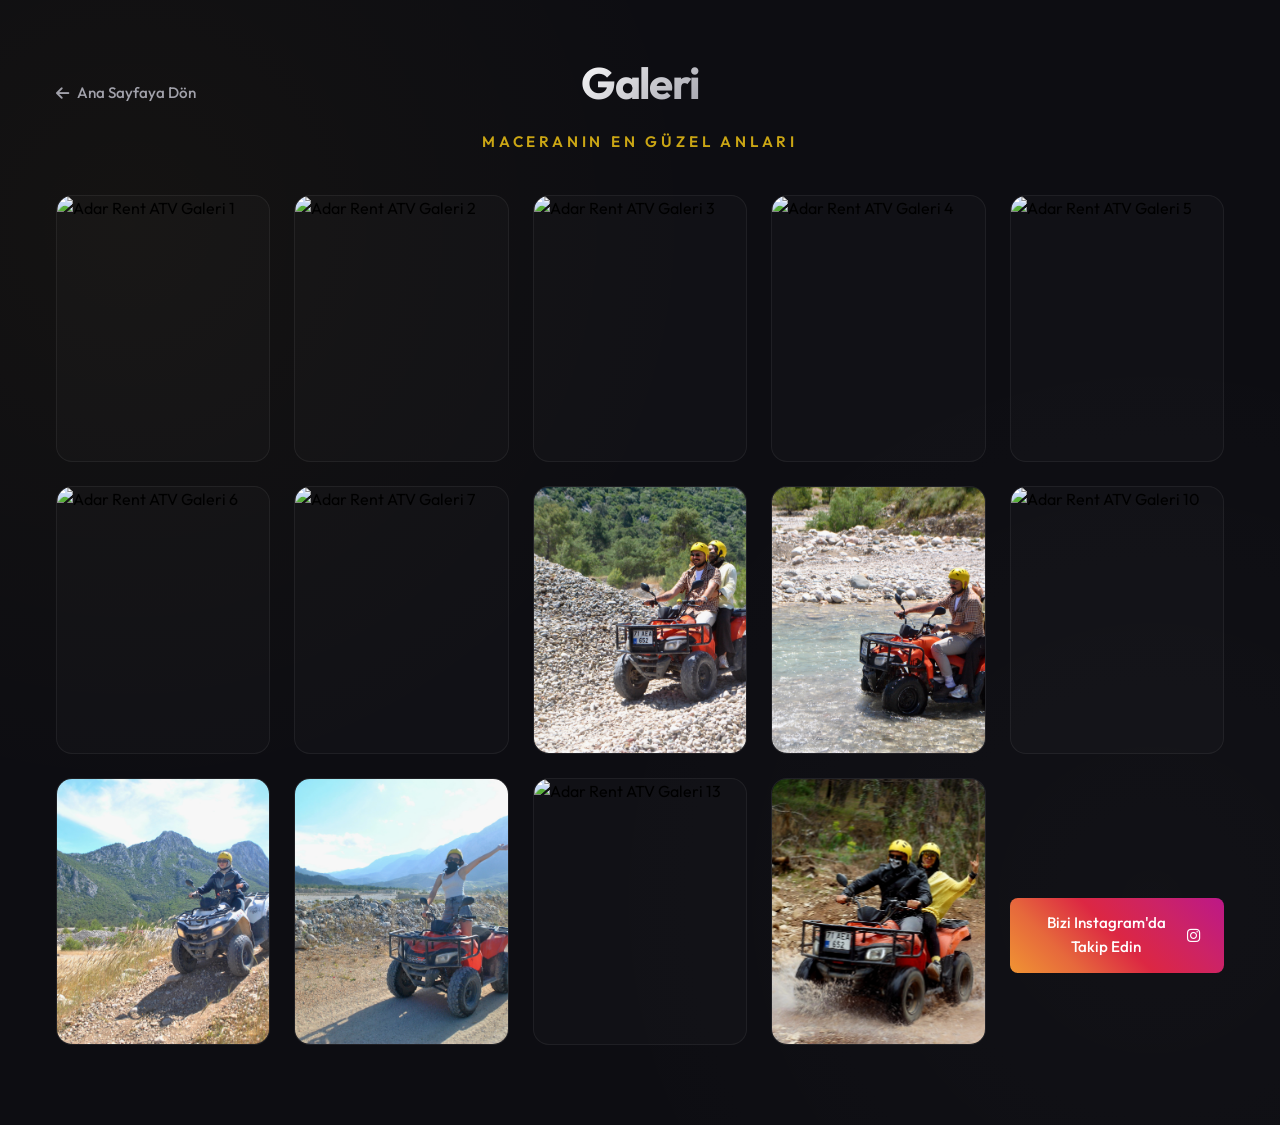
==== galeri.html @ 954a325f "Initial commit with optimized images and security" ====
<!DOCTYPE html>
<html lang="tr">
<head>
    <meta charset="UTF-8">
    <meta name="viewport" content="width=device-width, initial-scale=1.0">
    <title>Galeri - ADAR RENT ATV</title>
    
    <!-- Google Fonts: Outfit -->
    <link rel="preconnect" href="https://fonts.googleapis.com">
    <link rel="preconnect" href="https://fonts.gstatic.com" crossorigin>
    <link href="https://fonts.googleapis.com/css2?family=Outfit:wght@400;500;600;700&display=swap" rel="stylesheet">
    
    <!-- Font Awesome for Icons -->
    <link rel="stylesheet" href="https://cdnjs.cloudflare.com/ajax/libs/font-awesome/6.4.0/css/all.min.css">
    
    <!-- Ana Stiller -->
    <link rel="stylesheet" href="css/style.css">
</head>
<body>
    <div class="container gallery-page-container">
        <header class="header gallery-header">
            <a href="index.html" class="back-link">
                <i class="fa-solid fa-arrow-left"></i> Ana Sayfaya Dön
            </a>
            <h1 class="title">Galeri</h1>
            <p class="subtitle">Maceranın En Güzel Anları</p>
        </header>

        <main class="gallery-masonry">
            <div class="masonry-item rounded-lg">
                <img src="img/atv.jpeg" alt="Adar Rent ATV Galeri 1" width="800" height="1066" loading="lazy" decoding="async">
            </div>
            <div class="masonry-item rounded-lg">
                <img src="img/at2.jpeg" alt="Adar Rent ATV Galeri 2" width="800" height="1066" loading="lazy" decoding="async">
            </div>
            <div class="masonry-item rounded-lg">
                <img src="img/a3.jpeg" alt="Adar Rent ATV Galeri 3" width="800" height="1066" loading="lazy" decoding="async">
            </div>
            <div class="masonry-item rounded-lg">
                <img src="img/4.jpeg" alt="Adar Rent ATV Galeri 4" width="800" height="1066" loading="lazy" decoding="async">
            </div>
            <div class="masonry-item rounded-lg">
                <img src="img/20260715_164911.jpg.jpeg" alt="Adar Rent ATV Galeri 5" width="800" height="1066" loading="lazy" decoding="async">
            </div>
            <div class="masonry-item rounded-lg">
                <img src="img/DSC_0048.JPG.jpeg" alt="Adar Rent ATV Galeri 6" width="800" height="1066" loading="lazy" decoding="async">
            </div>
            <div class="masonry-item rounded-lg">
                <img src="img/DSC_0164.JPG.jpeg" alt="Adar Rent ATV Galeri 7" width="800" height="1066" loading="lazy" decoding="async">
            </div>
            <div class="masonry-item rounded-lg">
                <img src="img/DSC_0808.JPG.jpeg" alt="Adar Rent ATV Galeri 8" width="800" height="1066" loading="lazy" decoding="async">
            </div>
            <div class="masonry-item rounded-lg">
                <img src="img/DSC_0854.JPG.jpeg" alt="Adar Rent ATV Galeri 9" width="800" height="1066" loading="lazy" decoding="async">
            </div>
            <div class="masonry-item rounded-lg">
                <img src="img/DSC_0865.JPG.jpeg" alt="Adar Rent ATV Galeri 10" width="800" height="1066" loading="lazy" decoding="async">
            </div>
            <div class="masonry-item rounded-lg">
                <img src="img/DSC_0915.JPG.jpeg" alt="Adar Rent ATV Galeri 11" width="800" height="1066" loading="lazy" decoding="async">
            </div>
            <div class="masonry-item rounded-lg">
                <img src="img/DSC_1005.JPG.jpeg" alt="Adar Rent ATV Galeri 12" width="800" height="1066" loading="lazy" decoding="async">
            </div>
            <div class="masonry-item rounded-lg">
                <img src="img/DSC_1105.JPG.jpeg" alt="Adar Rent ATV Galeri 13" width="800" height="1066" loading="lazy" decoding="async">
            </div>
            <div class="masonry-item rounded-lg">
                <img src="img/IMG-20260318-WA0038(1).jpg.jpeg" alt="Adar Rent ATV Galeri 14" width="800" height="1066" loading="lazy" decoding="async">
            </div>
            
            <div class="gallery-actions" style="margin-top: 3rem; text-align: center;">
                <a href="https://instagram.com" target="_blank" rel="noopener noreferrer" class="btn-instagram">
                    Bizi Instagram'da Takip Edin <i class="fa-brands fa-instagram"></i>
                </a>
            </div>
        </main>
    </div>
    
    <script src="js/security.js"></script>
</body>
</html>
---- css/style.css ----
/* CSS Reset & Font Setup */
:root {
    --bg-color: #0d0d12;
    --card-bg: rgba(255, 255, 255, 0.02);
    --card-hover: rgba(255, 255, 255, 0.05);
    --primary-color: #facc15; /* Vibrant yellow/gold suitable for ATV context */
    --text-main: #ffffff;
    --text-muted: #a1a1aa;
    --border-color: rgba(255, 255, 255, 0.06);
    --border-hover: rgba(250, 204, 21, 0.4);
}

* {
    margin: 0;
    padding: 0;
    box-sizing: border-box;
    font-family: 'Outfit', sans-serif;
    -webkit-font-smoothing: antialiased;
    -moz-osx-font-smoothing: grayscale;
}

body {
    background-color: var(--bg-color);
    background-image: 
        radial-gradient(circle at 10% 20%, rgba(250, 204, 21, 0.03) 0%, transparent 40%),
        radial-gradient(circle at 90% 80%, rgba(255, 255, 255, 0.02) 0%, transparent 40%);
    color: var(--text-main);
    min-height: 100vh;
    display: flex;
    justify-content: center;
    align-items: center;
    padding: 2rem 1rem;
}

.container {
    width: 100%;
    max-width: 540px;
    display: flex;
    flex-direction: column;
    gap: 3.5rem;
    animation: fadeIn 1s ease-out;
}

@keyframes fadeIn {
    from { opacity: 0; transform: translateY(20px); }
    to { opacity: 1; transform: translateY(0); }
}

@keyframes slideUp {
    from { opacity: 0; transform: translateY(30px); }
    to { opacity: 1; transform: translateY(0); }
}

/* Header Styles */
.header {
    text-align: center;
    display: flex;
    flex-direction: column;
    align-items: center;
}

.brand-logo {
    width: 90px;
    height: 90px;
    border-radius: 50%;
    object-fit: cover;
    margin-bottom: 1.25rem;
    box-shadow: 0 5px 25px rgba(250, 204, 21, 0.15);
    border: 2px solid rgba(250, 204, 21, 0.3);
}

.title {
    font-size: 2.75rem;
    font-weight: 700;
    margin-bottom: 0.75rem;
    background: linear-gradient(135deg, #ffffff 0%, #a1a1aa 100%);
    -webkit-background-clip: text;
    background-clip: text;
    -webkit-text-fill-color: transparent;
    color: transparent;
    letter-spacing: -0.03em;
}

.subtitle {
    color: var(--primary-color);
    font-size: 0.95rem;
    font-weight: 600;
    text-transform: uppercase;
    letter-spacing: 0.25em;
    opacity: 0.8;
}

/* Services List */
.services {
    display: flex;
    flex-direction: column;
    gap: 1.25rem;
}

button.service-btn {
    width: 100%;
    text-align: left;
    cursor: pointer;
    font-family: inherit;
    display: flex;
    align-items: center;
    padding: 1.5rem;
    background-color: var(--card-bg);
    border: 1px solid var(--border-color);
    border-radius: 24px;
    color: inherit;
    transition: all 0.4s cubic-bezier(0.16, 1, 0.3, 1);
    position: relative;
    overflow: hidden;
    backdrop-filter: blur(12px);
    -webkit-backdrop-filter: blur(12px);
}

.service-btn::before {
    content: '';
    position: absolute;
    top: 0;
    left: -100%;
    width: 50%;
    height: 100%;
    background: linear-gradient(90deg, transparent, rgba(255, 255, 255, 0.04), transparent);
    transition: all 0.6s ease;
    transform: skewX(-20deg);
}

.service-btn:hover {
    background-color: var(--card-hover);
    border-color: var(--border-hover);
    transform: translateY(-4px);
    box-shadow: 0 15px 35px -10px rgba(0, 0, 0, 0.5), 0 0 25px rgba(250, 204, 21, 0.08);
}

.service-btn:hover::before {
    left: 150%;
}

.icon-wrapper {
    width: 64px;
    height: 64px;
    border-radius: 18px;
    background: rgba(250, 204, 21, 0.08);
    display: flex;
    justify-content: center;
    align-items: center;
    margin-right: 1.5rem;
    font-size: 1.75rem;
    color: var(--primary-color);
    transition: all 0.4s cubic-bezier(0.16, 1, 0.3, 1);
    flex-shrink: 0;
}

.service-btn:hover .icon-wrapper {
    background: var(--primary-color);
    color: #000000;
    transform: scale(1.08) rotate(-5deg);
}

.service-content {
    flex-grow: 1;
    display: flex;
    flex-direction: column;
    justify-content: center;
}

.service-content h2 {
    font-size: 1.2rem;
    font-weight: 600;
    margin-bottom: 0.35rem;
    letter-spacing: 0.02em;
    color: #f4f4f5;
    transition: color 0.3s ease;
}

.service-btn:hover .service-content h2 {
    color: #ffffff;
}

.service-content p {
    font-size: 0.85rem;
    color: var(--text-muted);
    font-weight: 500;
    letter-spacing: 0.08em;
}

.arrow {
    color: var(--text-muted);
    font-size: 1.2rem;
    transition: all 0.4s cubic-bezier(0.16, 1, 0.3, 1);
    opacity: 0.4;
    padding-left: 1rem;
}

.service-btn:hover .arrow {
    opacity: 1;
    color: var(--primary-color);
    transform: translateX(6px);
}

.service-btn:nth-child(1) { animation: slideUp 0.6s ease-out 0.1s backwards; }
.service-btn:nth-child(2) { animation: slideUp 0.6s ease-out 0.2s backwards; }
.service-btn:nth-child(3) { animation: slideUp 0.6s ease-out 0.3s backwards; }


/* ------------------------ */
/* Modal Shared Styles */
/* ------------------------ */
.modal-overlay {
    position: fixed;
    top: 0;
    left: 0;
    width: 100%;
    height: 100%;
    background: rgba(0, 0, 0, 0.7);
    backdrop-filter: blur(8px);
    -webkit-backdrop-filter: blur(8px);
    display: flex;
    justify-content: center;
    align-items: center;
    z-index: 100;
    opacity: 0;
    visibility: hidden;
    transition: all 0.4s cubic-bezier(0.16, 1, 0.3, 1);
    padding: 1rem;
}

.modal-overlay.active {
    opacity: 1;
    visibility: visible;
}

.modal-container {
    background-color: #121217;
    border: 1px solid var(--border-color);
    border-radius: 28px;
    width: 100%;
    max-width: 480px;
    position: relative;
    transform: translateY(40px) scale(0.95);
    opacity: 0;
    transition: all 0.5s cubic-bezier(0.16, 1, 0.3, 1);
    box-shadow: 0 25px 50px -12px rgba(0, 0, 0, 0.7);
    display: flex;
    flex-direction: column;
    max-height: 90vh;
    overflow-y: auto;
}

.modal-container::-webkit-scrollbar {
    width: 6px;
}
.modal-container::-webkit-scrollbar-track {
    background: transparent;
}
.modal-container::-webkit-scrollbar-thumb {
    background: rgba(255, 255, 255, 0.1);
    border-radius: 10px;
}

.modal-overlay.active .modal-container {
    transform: translateY(0) scale(1);
    opacity: 1;
}

.modal-close {
    position: absolute;
    top: 1.25rem;
    right: 1.25rem;
    width: 36px;
    height: 36px;
    border-radius: 50%;
    background: rgba(255, 255, 255, 0.05);
    border: none;
    color: var(--text-muted);
    font-size: 1.2rem;
    cursor: pointer;
    display: flex;
    justify-content: center;
    align-items: center;
    transition: all 0.3s ease;
    z-index: 2;
}

.modal-close:hover {
    background: rgba(255, 255, 255, 0.1);
    color: #fff;
    transform: rotate(90deg);
}

#closeBookingModal:hover {
    transform: translateX(-3px); 
}

.modal-header {
    padding: 2.5rem 2rem 1.5rem;
    text-align: center;
    border-bottom: 1px solid rgba(255, 255, 255, 0.03);
}

.modal-icon {
    width: 72px;
    height: 72px;
    border-radius: 20px;
    background: rgba(250, 204, 21, 0.1);
    color: var(--primary-color);
    font-size: 2rem;
    display: flex;
    justify-content: center;
    align-items: center;
    margin: 0 auto 1.5rem;
    box-shadow: 0 0 30px rgba(250, 204, 21, 0.15);
}

.modal-header h2 {
    font-size: 1.5rem;
    font-weight: 700;
    color: #fff;
    margin-bottom: 0.25rem;
}

.modal-subtitle {
    color: var(--primary-color);
    font-size: 0.85rem;
    font-weight: 600;
    letter-spacing: 0.15em;
    opacity: 0.9;
}

.modal-body {
    padding: 1.5rem 2rem;
}

.modal-footer {
    padding: 0 2rem 2.5rem;
}

.btn-primary {
    display: flex;
    justify-content: center;
    align-items: center;
    gap: 0.75rem;
    width: 100%;
    padding: 1.25rem;
    background: var(--primary-color);
    color: #000;
    text-decoration: none;
    border: none;
    border-radius: 16px;
    font-family: inherit;
    font-weight: 700;
    font-size: 1.05rem;
    cursor: pointer;
    transition: all 0.3s ease;
    box-shadow: 0 10px 20px -5px rgba(250, 204, 21, 0.3);
}

.btn-primary:hover:not(:disabled) {
    transform: translateY(-2px);
    box-shadow: 0 15px 25px -5px rgba(250, 204, 21, 0.4);
    background: #fde047;
}

.btn-primary:disabled {
    opacity: 0.7;
    cursor: not-allowed;
    transform: none;
    box-shadow: none;
}

.btn-primary i {
    transition: transform 0.3s ease;
}

.btn-primary:hover i {
    transform: translateX(4px);
}

/* ------------------------ */
/* Service Details Items */
/* ------------------------ */
.detail-list {
    list-style: none;
    display: flex;
    flex-direction: column;
    gap: 1rem;
    margin-bottom: 2rem;
}

.detail-list li {
    display: flex;
    align-items: flex-start;
    gap: 1rem;
    font-size: 0.95rem;
    color: #e4e4e7;
    line-height: 1.5;
}

.detail-list li i {
    color: var(--primary-color);
    font-size: 1.1rem;
    margin-top: 0.2rem;
    width: 20px;
    text-align: center;
    opacity: 0.9;
}

.detail-list li.highlight-text {
    color: #facc15;
    font-weight: 500;
}

.price-box {
    background: rgba(250, 204, 21, 0.05);
    border: 1px solid rgba(250, 204, 21, 0.15);
    border-radius: 16px;
    padding: 1.25rem;
    margin-bottom: 0.5rem;
}

.price-item {
    display: flex;
    justify-content: space-between;
    align-items: center;
    padding: 0.5rem 0;
}

.multi-price .price-item:not(:last-child) {
    border-bottom: 1px dashed rgba(255, 255, 255, 0.1);
    margin-bottom: 0.5rem;
    padding-bottom: 1rem;
}

.price-item span {
    color: var(--text-muted);
    font-size: 0.9rem;
}

.price-item strong {
    color: #fff;
    font-size: 1.25rem;
    font-weight: 700;
}

.single-price .price-item {
    padding: 0;
}

/* ------------------------ */
/* Booking Form Styles */
/* ------------------------ */
.booking-form {
    display: flex;
    flex-direction: column;
    gap: 1.25rem;
}

.form-row {
    display: flex;
    gap: 1rem;
}

.form-row .form-group {
    flex: 1;
}

.form-group {
    display: flex;
    flex-direction: column;
    gap: 0.4rem;
}

.form-group label {
    font-size: 0.85rem;
    color: var(--text-muted);
    font-weight: 500;
    margin-left: 0.2rem;
}

.form-group input,
.form-group select {
    background: rgba(255, 255, 255, 0.03);
    border: 1px solid var(--border-color);
    border-radius: 12px;
    padding: 0.85rem 1rem;
    color: #fff;
    font-family: inherit;
    font-size: 0.95rem;
    transition: all 0.3s ease;
    outline: none;
    width: 100%;
}

.form-group select option {
    background: var(--bg-color);
    color: #fff;
}

.form-group input:focus,
.form-group select:focus {
    border-color: var(--primary-color);
    background: rgba(255, 255, 255, 0.06);
    box-shadow: 0 0 0 3px rgba(250, 204, 21, 0.1);
}

.form-group input::placeholder {
    color: rgba(255, 255, 255, 0.2);
}

::-webkit-calendar-picker-indicator {
    filter: invert(1);
    opacity: 0.6;
    cursor: pointer;
    transition: opacity 0.3s ease;
}

::-webkit-calendar-picker-indicator:hover {
    opacity: 1;
}

/* ------------------------ */
/* Ana Sayfa Galeri Önizleme */
/* ------------------------ */
.gallery-preview {
    margin-top: 1.5rem;
    display: flex;
    flex-direction: column;
    gap: 1.5rem;
    animation: slideUp 0.8s ease-out 0.4s backwards;
}

.section-title {
    font-size: 1.5rem;
    font-weight: 600;
    color: #fff;
    text-align: center;
    letter-spacing: 0.05em;
    position: relative;
    padding-bottom: 0.75rem;
    margin-bottom: 0.5rem;
}

.section-title::after {
    content: '';
    position: absolute;
    bottom: 0;
    left: 50%;
    transform: translateX(-50%);
    width: 40px;
    height: 3px;
    background: var(--primary-color);
    border-radius: 3px;
}

.gallery-grid-preview {
    display: grid;
    grid-template-columns: repeat(2, 1fr);
    gap: 1rem;
}

/* Tailwind benzeri utility mantığı kullanıldı (rounded-lg vb.) */
.gallery-item-preview {
    position: relative;
    border-radius: 12px;
    overflow: hidden;
    aspect-ratio: 4/3;
    border: 1px solid var(--border-color);
    content-visibility: auto;
}

.gallery-item-preview img {
    width: 100%;
    height: 100%;
    object-fit: cover;
    transition: transform 0.5s cubic-bezier(0.16, 1, 0.3, 1), filter 0.3s ease;
}

.gallery-item-preview:hover img {
    transform: scale(1.1); /* hover:scale */
    filter: brightness(1.1);
}

.gallery-actions {
    display: flex;
    justify-content: center;
    margin-top: 0.5rem;
}

.btn-secondary {
    display: inline-flex;
    align-items: center;
    gap: 0.75rem;
    padding: 0.85rem 1.5rem;
    background: rgba(255, 255, 255, 0.03);
    color: var(--text-muted);
    text-decoration: none;
    border: 1px solid var(--border-color);
    border-radius: 16px;
    font-weight: 600;
    font-size: 0.95rem;
    transition: all 0.3s ease;
}

.btn-secondary:hover {
    background: rgba(255, 255, 255, 0.08);
    color: #fff;
    border-color: rgba(255, 255, 255, 0.15);
    transform: translateY(-2px);
    box-shadow: 0 10px 20px -5px rgba(0, 0, 0, 0.3);
}

/* ------------------------ */
/* Galeri Sayfası (Masonry) */
/* ------------------------ */
.gallery-page-container {
    max-width: 1200px;
    margin: 0 auto;
    gap: 2.5rem;
    align-items: stretch; /* override center for full width */
}

.gallery-header {
    text-align: center;
    position: relative;
    padding-top: 1rem;
}

.back-link {
    position: absolute;
    left: 1rem;
    top: 50%;
    transform: translateY(-50%);
    color: var(--text-muted);
    text-decoration: none;
    display: flex;
    align-items: center;
    gap: 0.5rem;
    font-weight: 500;
    font-size: 0.95rem;
    transition: color 0.3s ease;
}

.back-link:hover {
    color: var(--primary-color);
}

/* Masonry Layout */
.gallery-masonry {
    display: grid;
    grid-template-columns: repeat(auto-fill, minmax(180px, 1fr));
    gap: 1.5rem;
    padding: 0 1rem 3rem;
}

.masonry-item {
    border-radius: 16px; /* rounded-lg */
    overflow: hidden;
    position: relative;
    border: 1px solid var(--border-color);
    background: var(--card-bg);
    display: flex;
    height: 100%;
}

.masonry-item img {
    width: 100%;
    height: 100%;
    display: block;
    object-fit: cover;
    aspect-ratio: 1; /* Kare */
    transition: transform 0.5s cubic-bezier(0.16, 1, 0.3, 1);
}

/* Masonry asimetrik efekti için farklı oranlar */
.masonry-item:nth-child(2n) img {
    aspect-ratio: 4/5;
}
.masonry-item:nth-child(3n) img {
    aspect-ratio: 16/9;
}

.masonry-item:hover img {
    transform: scale(1.08); /* Hover büyüme efekti */
}

/* Hover parlaması */
.masonry-item::before {
    content: '';
    position: absolute;
    top: 0; left: 0; width: 100%; height: 100%;
    background: linear-gradient(to top, rgba(250, 204, 21, 0.2) 0%, transparent 50%);
    z-index: 1;
    pointer-events: none;
    opacity: 0;
    transition: opacity 0.3s ease;
}

.masonry-item:hover::before {
    opacity: 1;
}

/* ------------------------ */
/* Responsive Adjustments   */
/* ------------------------ */
@media (max-width: 480px) {
    .container {
        gap: 2.5rem;
    }

    .title {
        font-size: 2.1rem;
    }
    
    .subtitle {
        font-size: 0.8rem;
    }

    .service-btn {
        padding: 1.25rem;
        border-radius: 20px;
    }
    
    .icon-wrapper {
        width: 54px;
        height: 54px;
        font-size: 1.4rem;
        margin-right: 1.25rem;
        border-radius: 14px;
    }
    
    .service-content h2 {
        font-size: 1.05rem;
    }
    
    .service-content p {
        font-size: 0.75rem;
    }

    /* Mobile Bottom Sheet Modal */
    .modal-container {
        border-radius: 24px;
        margin-top: auto; 
        border-bottom-left-radius: 0;
        border-bottom-right-radius: 0;
        max-width: 100%;
        max-height: 85vh;
        transform: translateY(100%);
    }
    
    .modal-overlay {
        align-items: flex-end;
        padding: 0;
    }
    
    .modal-overlay.active .modal-container {
        transform: translateY(0);
    }
    
    .modal-header {
        padding: 2rem 1.5rem 1.5rem;
    }
    
    .modal-body {
        padding: 1.5rem;
    }
    
    .modal-footer {
        padding: 0 1.5rem 2rem;
    }

    .form-row {
        flex-direction: column;
        gap: 1.25rem;
    }

    /* Mobile Gallery Fixes */
    .gallery-page-container {
        display: block; /* Overrides center flex */
        padding-top: 2rem;
    }
    
    .back-link {
        position: static;
        transform: none;
        justify-content: center;
        margin-bottom: 1.5rem;
    }

    .gallery-masonry {
        grid-template-columns: 1fr; /* 1 column on mobile */
    }
}

/* ------------------------ */
/* Base Settings & Typography */
/* ------------------------ */
html {
    scroll-behavior: smooth;
}

body {
    background-color: var(--bg-color);
    color: var(--text-light);
    line-height: 1.6;
    overflow-x: hidden;
}

/* ------------------------ */
/* Prose (Rich Text) Styles */
/* ------------------------ */
.prose {
    color: #e4e4e7;
    font-size: 0.95rem;
    line-height: 1.6;
    text-align: left;
}

.prose p {
    margin-bottom: 1rem;
}

.prose .lead {
    font-size: 1.05rem;
    font-weight: 500;
    color: #fff;
    margin-bottom: 1.25rem;
}

.prose h3 {
    font-size: 1.1rem;
    font-weight: 600;
    color: var(--primary-color);
    margin-top: 1.5rem;
    margin-bottom: 1rem;
    padding-bottom: 0.5rem;
    border-bottom: 1px solid rgba(255, 255, 255, 0.05);
}

.prose-grid {
    display: grid;
    grid-template-columns: repeat(auto-fit, minmax(180px, 1fr));
    gap: 0.75rem;
    margin-bottom: 0.5rem;
}

.prose-grid .prose-section {
    margin-bottom: 0;
    padding: 0.75rem;
}

.prose-section {
    margin-bottom: 1.25rem;
    background: rgba(255, 255, 255, 0.02);
    padding: 1.25rem;
    border-radius: 12px;
    border: 1px solid rgba(255, 255, 255, 0.03);
}

.prose-section h4 {
    font-size: 0.95rem;
    font-weight: 600;
    color: #fff;
    margin-bottom: 0.75rem;
    letter-spacing: 0.03em;
}

.prose-section p {
    margin-bottom: 0;
    color: var(--text-muted);
}

.prose ul {
    list-style-type: disc;
    padding-left: 1.25rem;
    margin-top: 0.25rem;
    color: var(--text-muted);
}

.prose ul.check-list {
    list-style-type: none;
    padding-left: 0;
}

.prose ul.check-list li {
    position: relative;
    padding-left: 1.2rem;
    margin-bottom: 0.35rem;
}

.prose ul.check-list li::before {
    content: '-';
    position: absolute;
    left: 0;
    color: var(--primary-color);
    font-weight: bold;
}

.prose .price-box {
    margin-top: 0.5rem;
    margin-bottom: 0;
}

.prose .conclusion {
    margin-top: 2rem;
    font-weight: 500;
    color: #fff;
    background: rgba(250, 204, 21, 0.05);
    padding: 1.25rem;
    border-radius: 12px;
    border-left: 4px solid var(--primary-color);
    font-size: 0.95rem;
    align-items: center;
    gap: 0.5rem;
}

.btn-instagram {
    display: inline-flex;
    align-items: center;
    justify-content: center;
    gap: 0.5rem;
    padding: 0.8rem 1.5rem;
    background: linear-gradient(45deg, #f09433 0%, #e6683c 25%, #dc2743 50%, #cc2366 75%, #bc1888 100%);
    color: #fff;
    border: none;
    border-radius: 8px;
    font-size: 0.95rem;
    font-weight: 500;
    cursor: pointer;
    transition: var(--transition);
    text-decoration: none;
}

.btn-instagram:hover {
    transform: translateY(-2px);
    box-shadow: 0 4px 15px rgba(220, 39, 67, 0.4);
    color: #fff;
}

/* ------------------------ */
/* Success Modal */
/* ------------------------ */
.success-container {
    max-width: 400px;
    padding: 2.5rem;
}
.text-center {
    text-align: center;
}
.success-icon-wrap {
    width: 70px;
    height: 70px;
    background: rgba(250, 204, 21, 0.1);
    color: var(--primary-color);
    border-radius: 50%;
    display: flex;
    align-items: center;
    justify-content: center;
    font-size: 2rem;
    margin: 0 auto 1.5rem auto;
}
.success-content h2 {
    font-size: 1.5rem;
    font-weight: 600;
    margin-bottom: 0.75rem;
    color: #fff;
}
.success-content p {
    color: var(--text-muted);
    font-size: 0.95rem;
    line-height: 1.5;
    margin-bottom: 2rem;
}
.success-content .btn-primary {
    width: 100%;
}

/* ------------------------ */
/* Privacy Note & Cookie Banner */
/* ------------------------ */

.privacy-note {
    text-align: center;
    font-size: 0.8rem;
    color: rgba(255, 255, 255, 0.5);
    margin-top: 2rem;
    padding: 1rem;
    background: rgba(255, 255, 255, 0.03);
    border-radius: 12px;
    border: 1px solid rgba(255, 255, 255, 0.05);
}

.privacy-note i {
    color: var(--primary-color);
    margin-right: 0.5rem;
}

.cookie-banner {
    position: fixed;
    bottom: -100%;
    left: 0;
    right: 0;
    background: rgba(15, 23, 42, 0.95);
    backdrop-filter: blur(10px);
    border-top: 1px solid rgba(255, 255, 255, 0.1);
    padding: 1rem 1.5rem;
    display: flex;
    justify-content: space-between;
    align-items: center;
    z-index: 9999;
    transition: bottom 0.5s ease-in-out;
    box-shadow: 0 -10px 30px rgba(0, 0, 0, 0.5);
}

.cookie-banner.active {
    bottom: 0;
}

.cookie-content {
    display: flex;
    align-items: center;
    gap: 1rem;
    flex: 1;
}

.cookie-content i {
    font-size: 1.5rem;
    color: var(--primary-color);
}

.cookie-content p {
    font-size: 0.85rem;
    color: #e2e8f0;
    margin: 0;
    line-height: 1.4;
}

.cookie-banner .btn-primary {
    padding: 0.5rem 1.5rem;
    font-size: 0.9rem;
    white-space: nowrap;
    margin-left: 1rem;
}

@media (max-width: 768px) {
    .cookie-banner {
        flex-direction: column;
        gap: 1rem;
        padding: 1.5rem;
        text-align: center;
    }
    
    .cookie-content {
        flex-direction: column;
        text-align: center;
    }
    
    .cookie-banner .btn-primary {
        margin-left: 0;
        width: 100%;
    }
}

/* ------------------------ */
/* Actions Alignment */
/* ------------------------ */
.gallery-actions {
    display: flex;
    justify-content: center;
    align-items: center;
    gap: 1rem;
    flex-wrap: wrap;
    margin-top: 1.5rem;
}
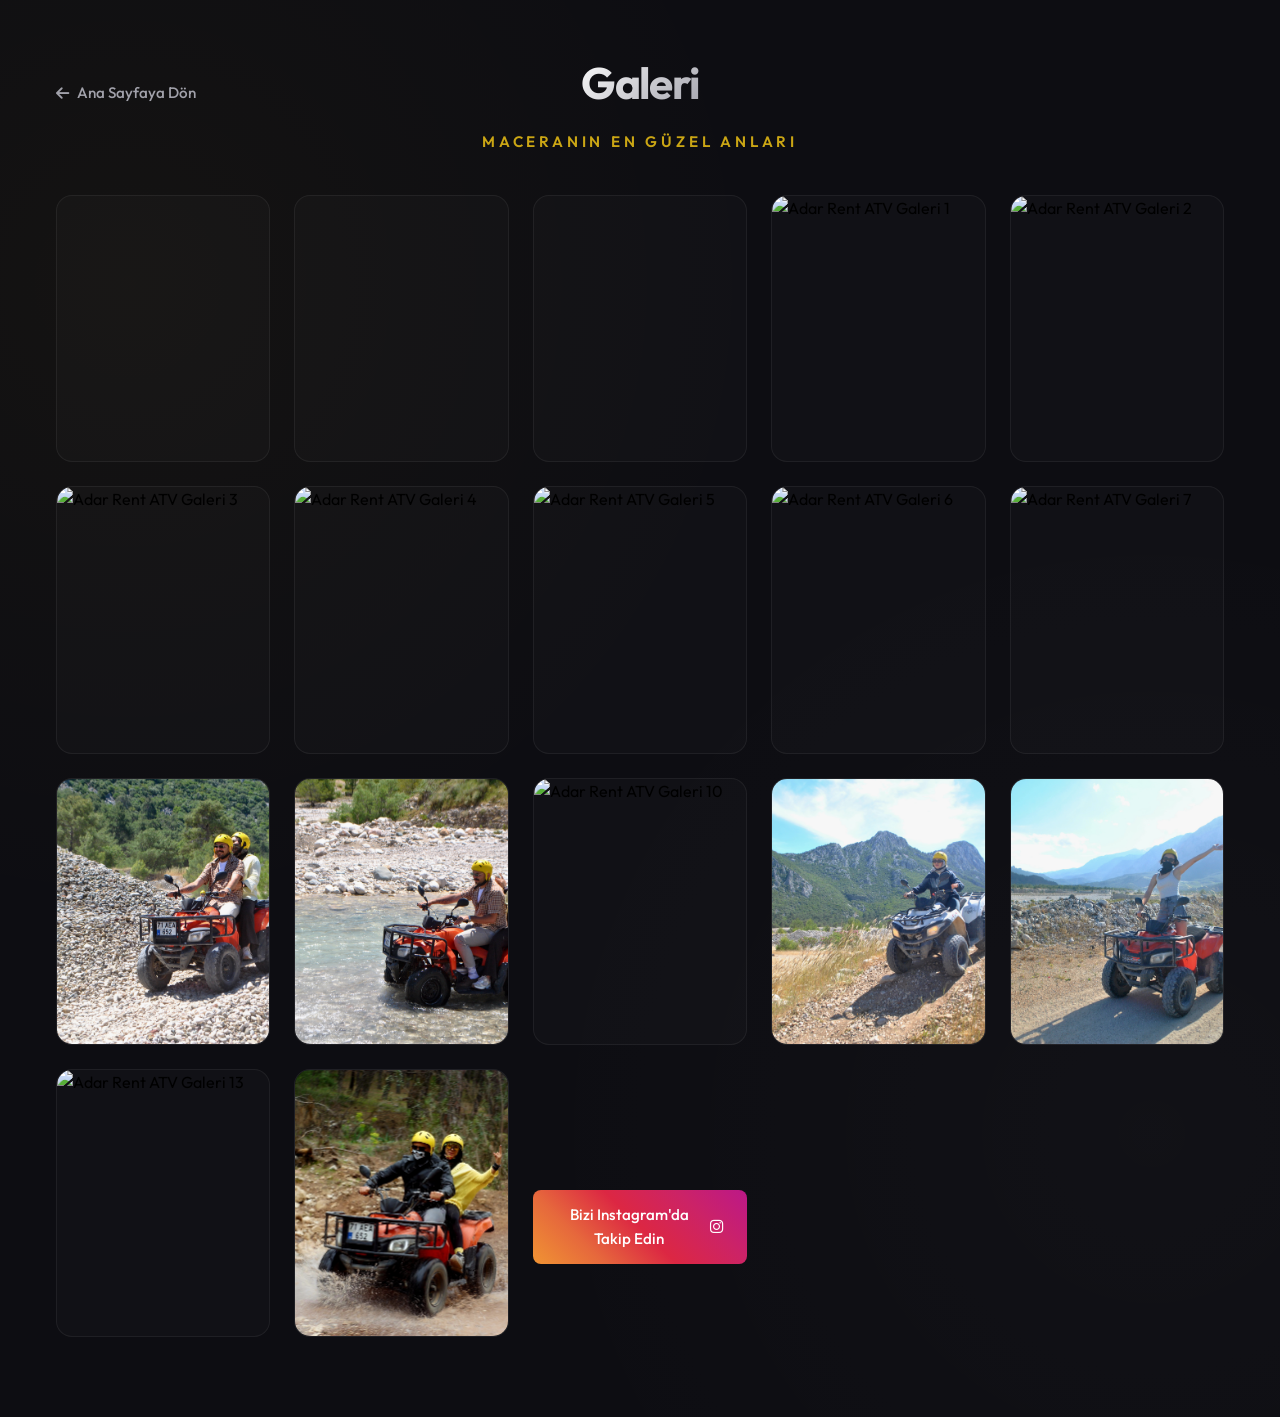
==== commit f13ee323: "videolar eklendi" ====
--- a/galeri.html
+++ b/galeri.html
@@ -27,6 +27,15 @@
         </header>
 
         <main class="gallery-masonry">
+            <div class="masonry-item rounded-lg">
+                <video src="video1/video1.mp4" muted autoplay loop playsinline style="width: 100%; height: 100%; object-fit: cover; cursor: pointer;" onclick="if(this.requestFullscreen) this.requestFullscreen(); else if(this.webkitRequestFullscreen) this.webkitRequestFullscreen();"></video>
+            </div>
+            <div class="masonry-item rounded-lg">
+                <video src="video2/video2.mp4" muted autoplay loop playsinline style="width: 100%; height: 100%; object-fit: cover; cursor: pointer;" onclick="if(this.requestFullscreen) this.requestFullscreen(); else if(this.webkitRequestFullscreen) this.webkitRequestFullscreen();"></video>
+            </div>
+            <div class="masonry-item rounded-lg">
+                <video src="video3/138612.mp4" muted autoplay loop playsinline style="width: 100%; height: 100%; object-fit: cover; cursor: pointer;" onclick="if(this.requestFullscreen) this.requestFullscreen(); else if(this.webkitRequestFullscreen) this.webkitRequestFullscreen();"></video>
+            </div>
             <div class="masonry-item rounded-lg">
                 <img src="img/atv.jpeg" alt="Adar Rent ATV Galeri 1" width="800" height="1066" loading="lazy" decoding="async">
             </div>
--- a/css/style.css
+++ b/css/style.css
@@ -19,6 +19,10 @@
     -moz-osx-font-smoothing: grayscale;
 }
 
+html {
+    scroll-behavior: smooth;
+}
+
 body {
     background-color: var(--bg-color);
     background-image: 
@@ -112,8 +116,6 @@
     transition: all 0.4s cubic-bezier(0.16, 1, 0.3, 1);
     position: relative;
     overflow: hidden;
-    backdrop-filter: blur(12px);
-    -webkit-backdrop-filter: blur(12px);
 }
 
 .service-btn::before {
@@ -215,9 +217,7 @@
     left: 0;
     width: 100%;
     height: 100%;
-    background: rgba(0, 0, 0, 0.7);
-    backdrop-filter: blur(8px);
-    -webkit-backdrop-filter: blur(8px);
+    background: rgba(0, 0, 0, 0.85);
     display: flex;
     justify-content: center;
     align-items: center;
@@ -568,17 +568,18 @@
     overflow: hidden;
     aspect-ratio: 4/3;
     border: 1px solid var(--border-color);
-    content-visibility: auto;
-}
-
-.gallery-item-preview img {
+}
+
+.gallery-item-preview img,
+.gallery-item-preview video {
     width: 100%;
     height: 100%;
     object-fit: cover;
     transition: transform 0.5s cubic-bezier(0.16, 1, 0.3, 1), filter 0.3s ease;
 }
 
-.gallery-item-preview:hover img {
+.gallery-item-preview:hover img,
+.gallery-item-preview:hover video {
     transform: scale(1.1); /* hover:scale */
     filter: brightness(1.1);
 }
@@ -665,7 +666,8 @@
     height: 100%;
 }
 
-.masonry-item img {
+.masonry-item img,
+.masonry-item video {
     width: 100%;
     height: 100%;
     display: block;
@@ -675,14 +677,17 @@
 }
 
 /* Masonry asimetrik efekti için farklı oranlar */
-.masonry-item:nth-child(2n) img {
+.masonry-item:nth-child(2n) img,
+.masonry-item:nth-child(2n) video {
     aspect-ratio: 4/5;
 }
-.masonry-item:nth-child(3n) img {
+.masonry-item:nth-child(3n) img,
+.masonry-item:nth-child(3n) video {
     aspect-ratio: 16/9;
 }
 
-.masonry-item:hover img {
+.masonry-item:hover img,
+.masonry-item:hover video {
     transform: scale(1.08); /* Hover büyüme efekti */
 }
 
@@ -1002,8 +1007,7 @@
     bottom: -100%;
     left: 0;
     right: 0;
-    background: rgba(15, 23, 42, 0.95);
-    backdrop-filter: blur(10px);
+    background: rgba(15, 23, 42, 0.98);
     border-top: 1px solid rgba(255, 255, 255, 0.1);
     padding: 1rem 1.5rem;
     display: flex;
@@ -1042,6 +1046,8 @@
     font-size: 0.9rem;
     white-space: nowrap;
     margin-left: 1rem;
+    width: auto;
+    flex-shrink: 0;
 }
 
 @media (max-width: 768px) {
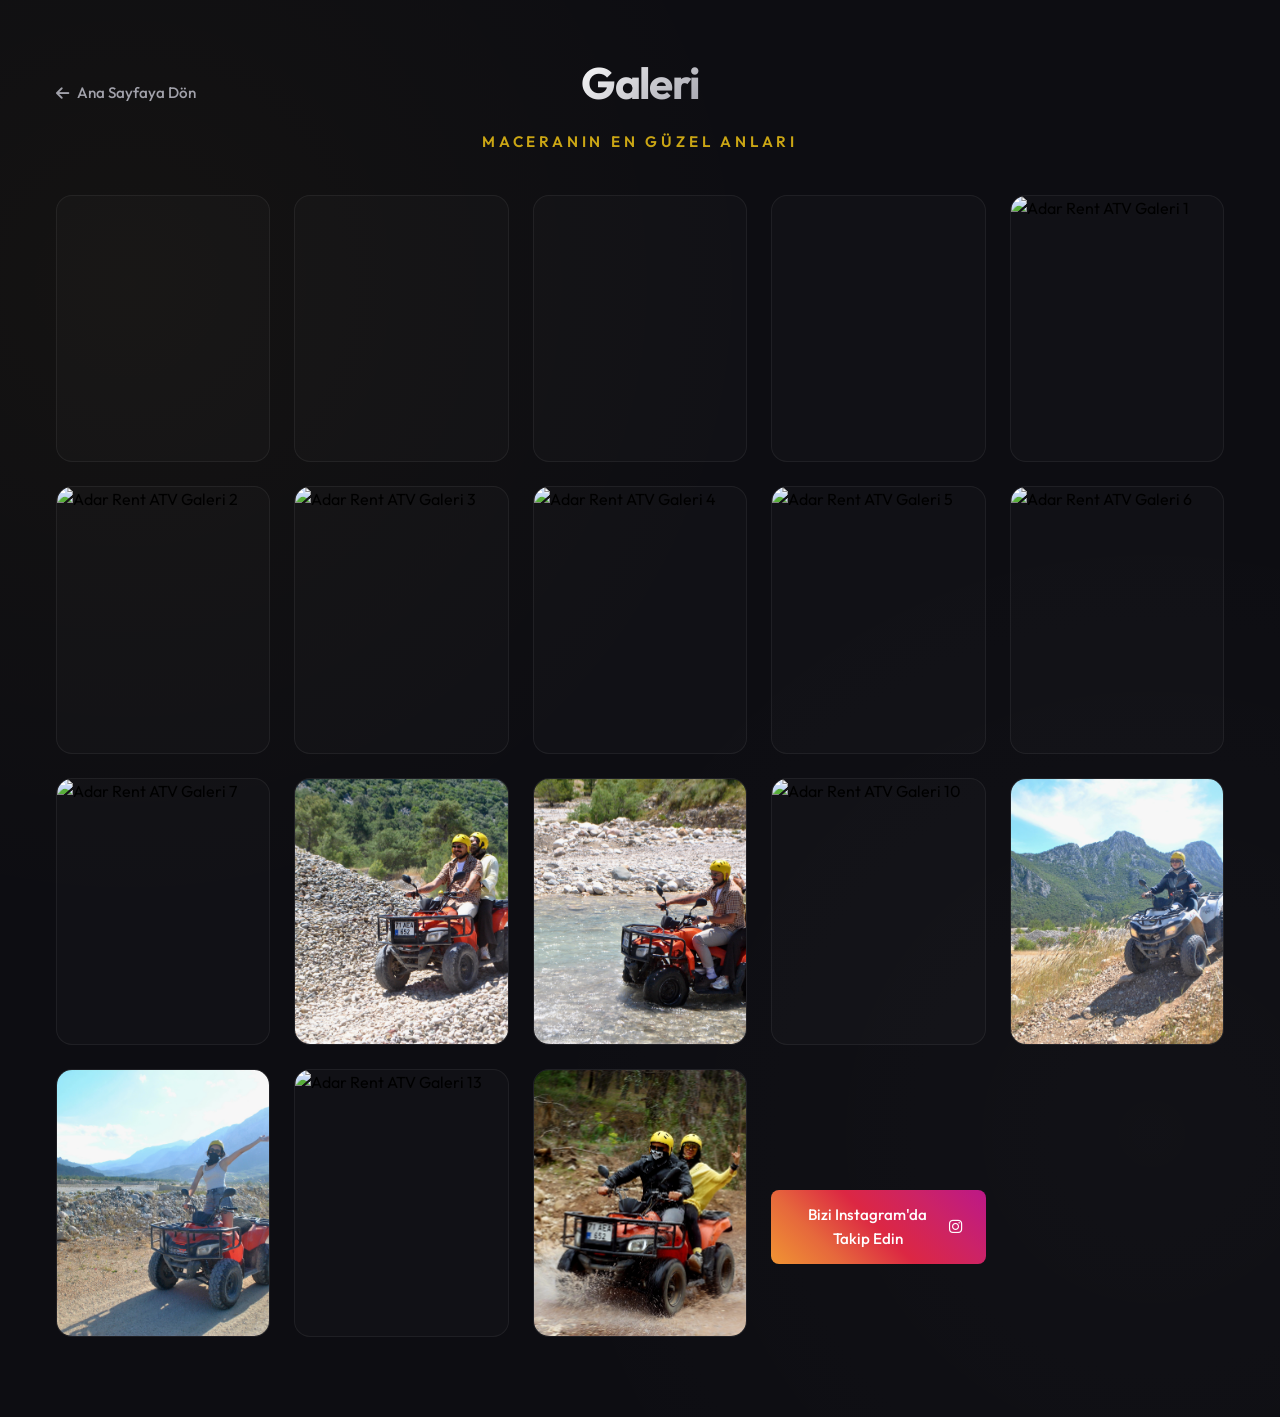
==== commit 92d57940: "Add video4" ====
--- a/galeri.html
+++ b/galeri.html
@@ -35,6 +35,9 @@
             </div>
             <div class="masonry-item rounded-lg">
                 <video src="video3/138612.mp4" muted autoplay loop playsinline style="width: 100%; height: 100%; object-fit: cover; cursor: pointer;" onclick="if(this.requestFullscreen) this.requestFullscreen(); else if(this.webkitRequestFullscreen) this.webkitRequestFullscreen();"></video>
+            </div>
+            <div class="masonry-item rounded-lg">
+                <video src="video4/131985.mp4" muted autoplay loop playsinline style="width: 100%; height: 100%; object-fit: cover; cursor: pointer;" onclick="if(this.requestFullscreen) this.requestFullscreen(); else if(this.webkitRequestFullscreen) this.webkitRequestFullscreen();"></video>
             </div>
             <div class="masonry-item rounded-lg">
                 <img src="img/atv.jpeg" alt="Adar Rent ATV Galeri 1" width="800" height="1066" loading="lazy" decoding="async">
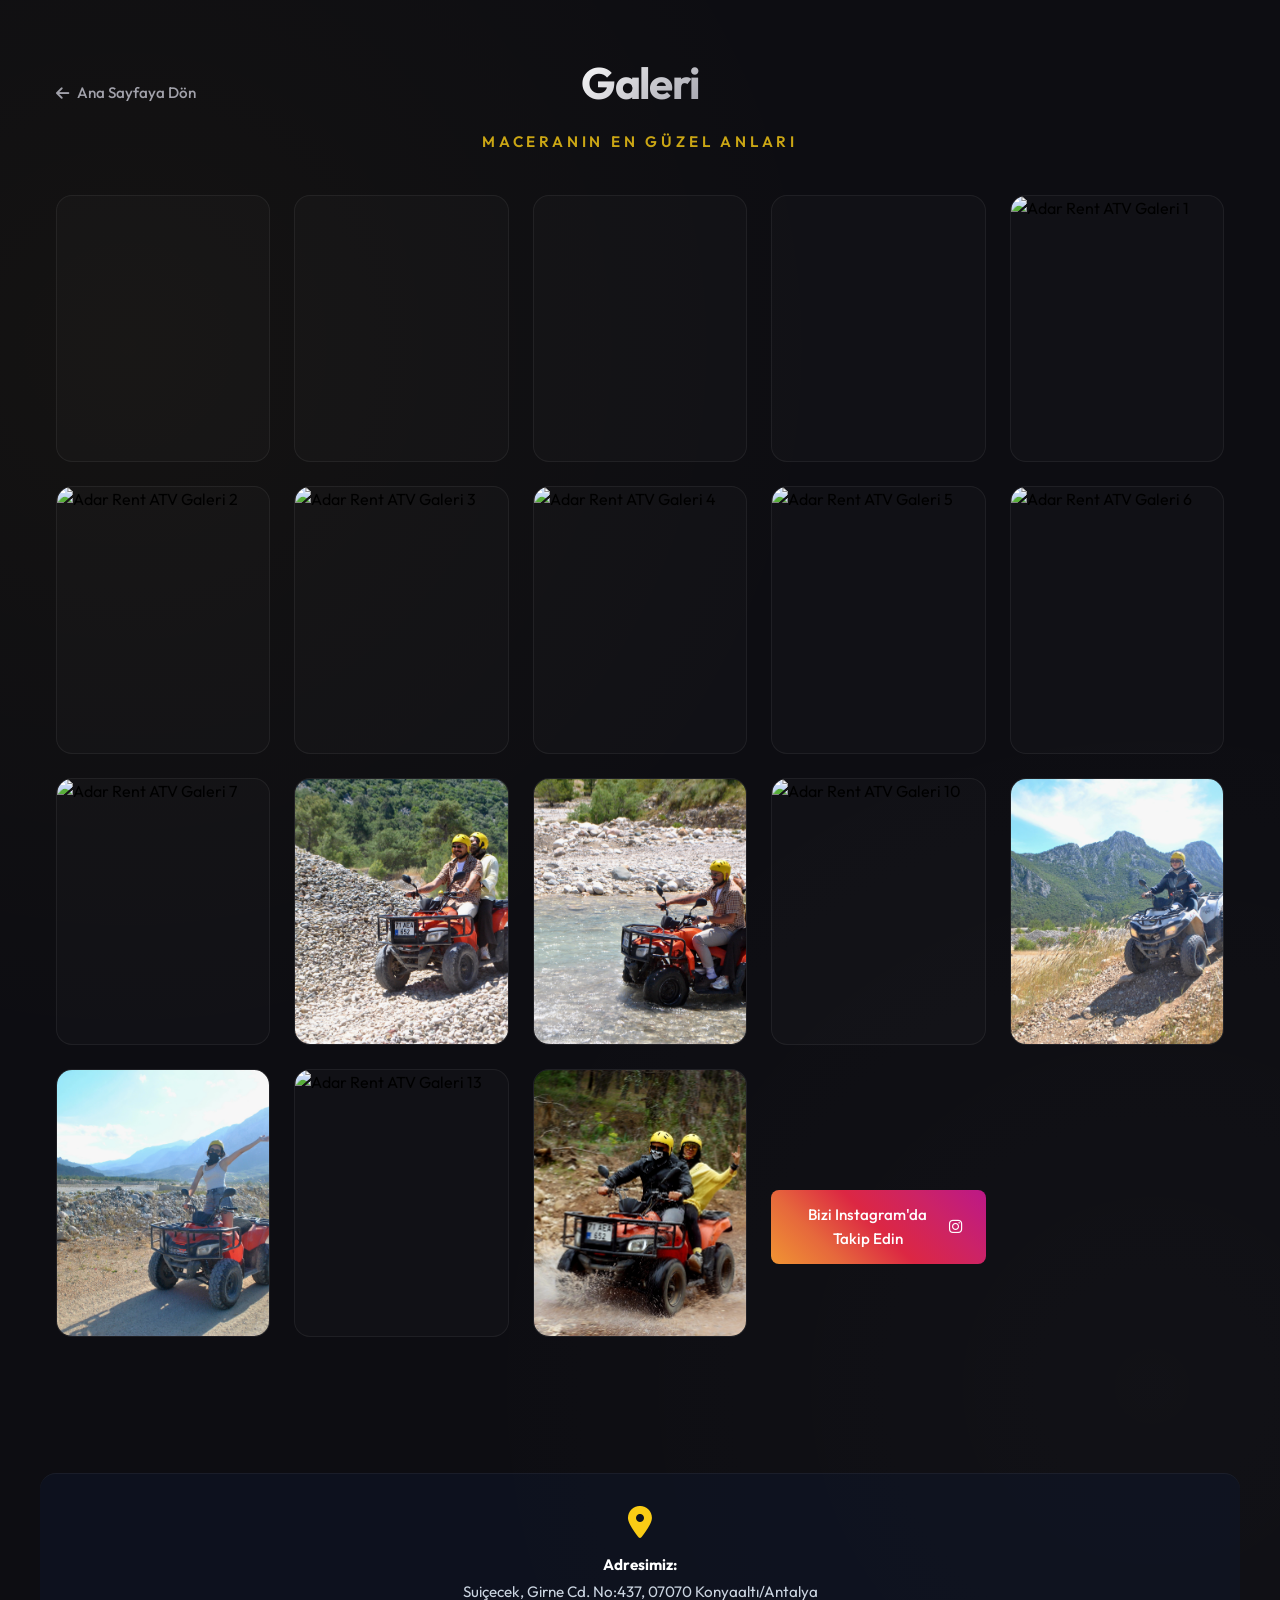
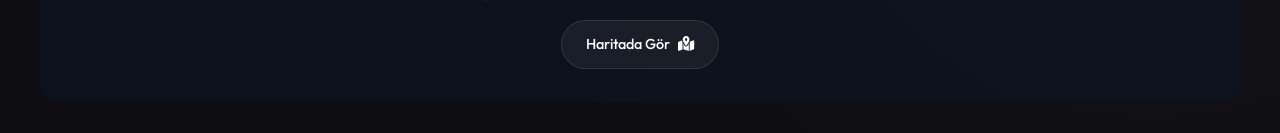
==== commit 121e1f17: "Add location footer and reservation status feature" ====
--- a/galeri.html
+++ b/galeri.html
@@ -88,6 +88,15 @@
                 </a>
             </div>
         </main>
+
+        <!-- Footer / Location -->
+        <footer class="main-footer">
+            <div class="footer-content">
+                <i class="fa-solid fa-location-dot"></i>
+                <p><strong>Adresimiz:</strong> Suiçecek, Girne Cd. No:437, 07070 Konyaaltı/Antalya</p>
+                <a href="https://maps.google.com/?q=Suiçecek, Girne Cd. No:437, 07070 Konyaaltı/Antalya" target="_blank" rel="noopener noreferrer" class="btn-map">Haritada Gör <i class="fa-solid fa-map-location-dot"></i></a>
+            </div>
+        </footer>
     </div>
     
     <script src="js/security.js"></script>
--- a/css/style.css
+++ b/css/style.css
@@ -1080,3 +1080,143 @@
     flex-wrap: wrap;
     margin-top: 1.5rem;
 }
+
+/* ------------------------ */
+/* Footer Location */
+/* ------------------------ */
+.main-footer {
+    background: rgba(15, 23, 42, 0.5);
+    border-top: 1px solid rgba(255, 255, 255, 0.05);
+    padding: 2rem 1rem;
+    margin-top: 3rem;
+    border-radius: 16px;
+    text-align: center;
+}
+.main-footer .footer-content {
+    display: flex;
+    flex-direction: column;
+    align-items: center;
+    gap: 1rem;
+}
+.main-footer i.fa-location-dot {
+    font-size: 2rem;
+    color: var(--primary-color);
+}
+.main-footer p {
+    color: #cbd5e1;
+    font-size: 0.95rem;
+    max-width: 400px;
+    margin: 0;
+    line-height: 1.5;
+}
+.main-footer p strong {
+    color: #fff;
+    display: block;
+    margin-bottom: 0.3rem;
+}
+.btn-map {
+    display: inline-flex;
+    align-items: center;
+    gap: 0.5rem;
+    background: rgba(255,255,255,0.05);
+    color: #fff;
+    padding: 0.75rem 1.5rem;
+    border-radius: 50px;
+    text-decoration: none;
+    font-size: 0.9rem;
+    font-weight: 500;
+    border: 1px solid rgba(255,255,255,0.1);
+    transition: all 0.3s ease;
+}
+.btn-map:hover {
+    background: var(--primary-color);
+    color: var(--bg-color);
+    border-color: var(--primary-color);
+}
+
+/* ------------------------ */
+/* Floating Status Button */
+/* ------------------------ */
+.btn-floating-status {
+    position: fixed;
+    bottom: 2rem;
+    right: 2rem;
+    background: var(--primary-color);
+    color: var(--bg-color);
+    border: none;
+    padding: 1rem 1.5rem;
+    border-radius: 50px;
+    font-family: 'Outfit', sans-serif;
+    font-weight: 600;
+    font-size: 1rem;
+    display: flex;
+    align-items: center;
+    gap: 0.5rem;
+    cursor: pointer;
+    box-shadow: 0 10px 25px rgba(234, 179, 8, 0.3);
+    z-index: 9000;
+    transition: all 0.3s cubic-bezier(0.175, 0.885, 0.32, 1.275);
+}
+.btn-floating-status:hover {
+    transform: translateY(-5px) scale(1.05);
+    box-shadow: 0 15px 30px rgba(234, 179, 8, 0.4);
+}
+.btn-floating-status i {
+    font-size: 1.2rem;
+}
+@media (max-width: 768px) {
+    .btn-floating-status {
+        bottom: 1.5rem;
+        right: 1.5rem;
+        padding: 0.8rem 1.2rem;
+        font-size: 0.9rem;
+    }
+}
+
+/* ------------------------ */
+/* Status Modal Details */
+/* ------------------------ */
+.status-container {
+    max-width: 400px;
+    background: linear-gradient(145deg, rgba(30, 41, 59, 0.95), rgba(15, 23, 42, 0.98));
+    border: 1px solid rgba(255, 255, 255, 0.1);
+    box-shadow: 0 25px 50px -12px rgba(0, 0, 0, 0.7);
+}
+.status-content {
+    padding: 2rem 1rem;
+}
+.status-icon-wrap {
+    width: 70px;
+    height: 70px;
+    border-radius: 50%;
+    background: rgba(255,255,255,0.05);
+    display: flex;
+    align-items: center;
+    justify-content: center;
+    margin: 0 auto 1.5rem;
+    font-size: 2rem;
+    color: var(--primary-color);
+    transition: all 0.4s ease;
+}
+.status-icon-wrap.status-approved {
+    background: rgba(34, 197, 94, 0.1);
+    color: #22c55e;
+}
+.status-icon-wrap.status-pending {
+    background: rgba(234, 179, 8, 0.1);
+    color: #eab308;
+}
+.status-icon-wrap.status-rejected {
+    background: rgba(239, 68, 68, 0.1);
+    color: #ef4444;
+}
+.status-content h2 {
+    font-size: 1.5rem;
+    margin-bottom: 1rem;
+    color: #fff;
+}
+.status-content p {
+    color: #94a3b8;
+    line-height: 1.6;
+    margin: 0;
+}
